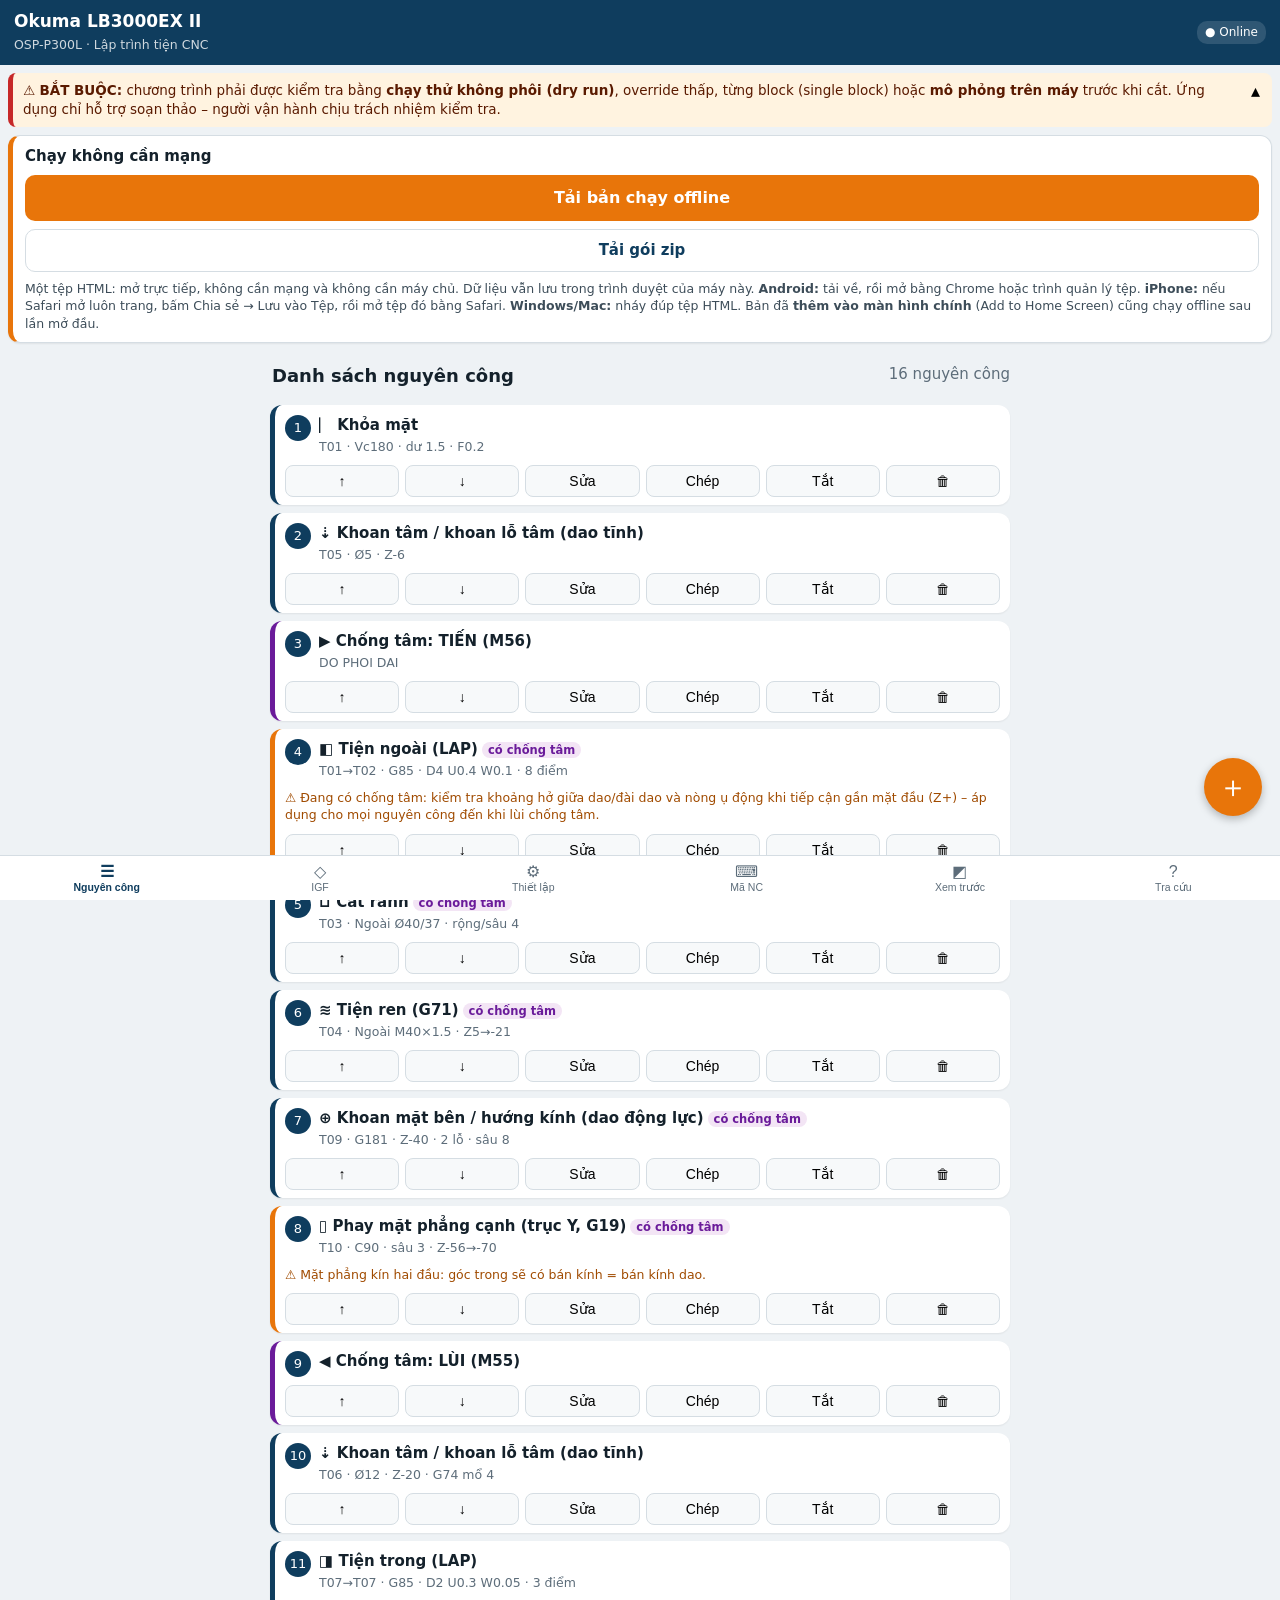
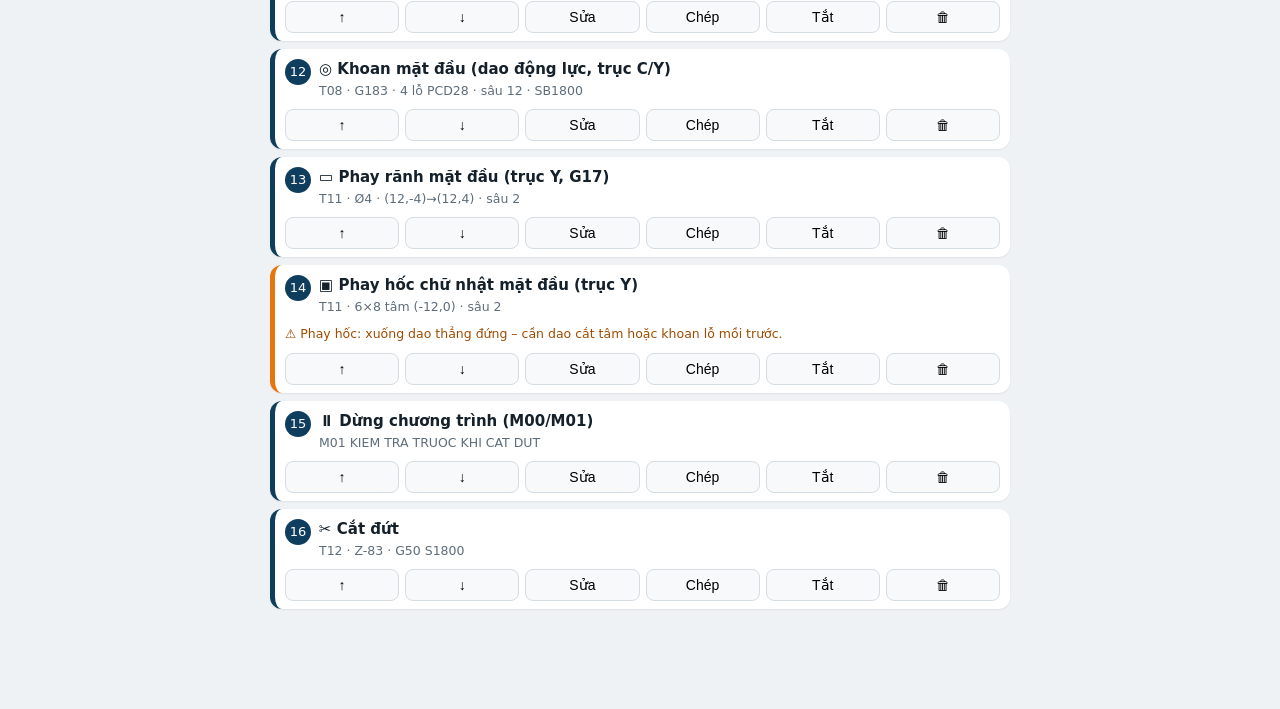
==== index.html @ 9684e2d5 "Add an offline WebGL lathe simulation next to the 2D preview. The 3D view uses the same toolpath as " ====
<!doctype html>
<html lang="vi">
<head>
<meta charset="utf-8">
<meta name="viewport" content="width=device-width,initial-scale=1,viewport-fit=cover">
<meta name="theme-color" content="#0f3d5e">
<meta name="description" content="Lập trình CNC cho máy tiện Okuma LB3000EX II – OSP-P300L (LAP G85/G87, ren G71, rãnh, cắt đứt, khoan/phay dao động lực trục C/Y, chống tâm)">
<link rel="manifest" href="./manifest.webmanifest">
<link rel="icon" href="./icon.svg" type="image/svg+xml">
<link rel="apple-touch-icon" href="./icon-192.png">
<title>Okuma LB3000EX II – Lập trình CNC</title>
<link rel="stylesheet" href="./style.css">
</head>
<body>
<header class="bar">
  <div class="ttl"><b>Okuma LB3000EX II</b><small>OSP-P300L · Lập trình tiện CNC</small></div>
  <span id="netState" class="pill">●</span>
</header>
<div id="warnTop" class="danger">
  ⚠ <b>BẮT BUỘC:</b> chương trình phải được kiểm tra bằng <b>chạy thử không phôi (dry run)</b>, override thấp, từng block (single block) hoặc <b>mô phỏng trên máy</b> trước khi cắt. Ứng dụng chỉ hỗ trợ soạn thảo – người vận hành chịu trách nhiệm kiểm tra.
  <button id="warnHide" aria-label="Thu gọn">▴</button>
</div>
<div id="offlineGet" class="offlineget">
  <b class="offh">Chạy không cần mạng</b>
  <a class="offdl" id="btnOfflineHtml" href="./download/okuma-app-offline.html" download="okuma-app-offline.html">Tải bản chạy offline</a>
  <a class="offzip" id="btnOfflineZip" href="./download/okuma-app-offline.zip" download="okuma-app-offline.zip">Tải gói zip</a>
  <p class="small">Một tệp HTML: mở trực tiếp, không cần mạng và không cần máy chủ. Dữ liệu vẫn lưu trong trình duyệt của máy này.
  <b>Android:</b> tải về, rồi mở bằng Chrome hoặc trình quản lý tệp.
  <b>iPhone:</b> nếu Safari mở luôn trang, bấm Chia sẻ → Lưu vào Tệp, rồi mở tệp đó bằng Safari.
  <b>Windows/Mac:</b> nháy đúp tệp HTML.
  Bản đã <b>thêm vào màn hình chính</b> (Add to Home Screen) cũng chạy offline sau lần mở đầu.</p>
</div>

<main>
  <section id="v-ops" class="view on">
    <div class="rowh"><h2>Danh sách nguyên công</h2><span id="opCount" class="muted"></span></div>
    <div id="opsEmpty" class="empty">Chưa có nguyên công. Bấm <b>＋</b> để thêm, hoặc vào <b>Thiết lập → Nạp ví dụ mẫu</b>.</div>
    <ol id="opsList" class="ops"></ol>
    <div id="sumWarn" class="sumwarn"></div>
    <button id="fab" class="fab" aria-label="Thêm nguyên công">＋</button>
  </section>

  <section id="v-igf" class="view">
    <h2>IGF — lập trình theo hình</h2>
    <div class="danger slim">⚠ Chương trình do IGF tạo ra vẫn phải <b>chạy thử không phôi</b> hoặc <b>mô phỏng trên máy</b> trước khi cắt. Đây là cách làm trên màn hình, không thay cho IGF trên OSP.</div>
    <div id="igfRoot"></div>
  </section>

  <section id="v-set" class="view">
    <h2>Thiết lập chương trình &amp; máy</h2>
    <form id="setForm" class="form" autocomplete="off"></form>
    <h3>Dự án</h3>
    <div class="btns">
      <button id="btnSample" class="b2">Nạp ví dụ mẫu (đủ mọi nguyên công)</button>
      <button id="btnExport" class="b2">Xuất dự án (.json)</button>
      <label class="b2 file">Nhập dự án<input id="fileImport" type="file" accept=".json,application/json"></label>
      <button id="btnClear" class="b2 red">Xóa hết nguyên công</button>
    </div>
    <p class="muted small">Dữ liệu lưu tự động trong trình duyệt của máy này (không có máy chủ). Ứng dụng chạy offline sau lần mở đầu tiên.</p>
  </section>

  <section id="v-code" class="view">
    <div class="rowh"><h2>Chương trình NC</h2><span id="codeStat" class="muted"></span></div>
    <div class="danger slim">⚠ Kiểm tra bằng chạy thử / mô phỏng trước khi cắt. Mã có đánh dấu “Còn nghi ngờ” trong mục Tra cứu.</div>
    <div class="simgate danger slim">Chưa mô phỏng. Hãy chạy IGF → Mô phỏng trước khi xuất.</div>
    <div class="fname"><label>Tên tệp <input id="fname" value="LB3000A"></label><span>.MIN</span></div>
    <div class="btns sticky">
      <button id="btnCopy" class="b1">📋 Sao chép</button>
      <button id="btnDl" class="b1">⬇ Tải .MIN</button>
      <button id="btnShare" class="b1">↗ Chia sẻ</button>
    </div>
    <div id="codeWarn"></div>
    <pre id="code" class="code"></pre>
  </section>

  <section id="v-prev" class="view">
    <div class="rowh"><h2>Xem trước</h2><select id="prevSel"></select></div>
    <div class="simbar" id="prevViewBar">
      <button type="button" class="b2 on" id="prev2d">2D</button>
      <button type="button" class="b2" id="prev3d">3D</button>
    </div>
    <div id="prev2dWrap">
      <div class="cvwrap"><div class="cvt">Mặt cắt dọc (X–Z) · nửa trên chi tiết, nửa dưới đối xứng</div><canvas id="cvSide" width="760" height="420"></canvas></div>
      <div class="cvwrap"><div class="cvt">Nhìn từ mặt đầu (X–Y / C) · lỗ, rãnh, hốc, mặt phẳng</div><canvas id="cvFace" width="760" height="560"></canvas></div>
      <p class="muted small">Hình minh họa hình học từ dữ liệu nhập (không phải mô phỏng đường chạy dao thực của bộ điều khiển). Quy ước hình mặt đầu: C0 hướng sang phải, C dương ngược chiều kim đồng hồ – chiều thực tế phải kiểm tra trên máy.</p>
      <div class="legend"><span class="lg p">Biên dạng tinh</span><span class="lg r">Lát cắt thô</span><span class="lg c">Cắt đứt</span><span class="lg h">Nguyên công đang chọn</span><span class="lg t">Chống tâm</span></div>
    </div>
    <div class="cvwrap" id="prev3dWrap" hidden>
      <div class="cvt">Thành phẩm 3D (ước lượng cả đường dao) · một ngón xoay, hai ngón phóng và kéo</div>
      <canvas id="cvPrev3d" width="760" height="480"></canvas>
      <div class="simbar">
        <button type="button" class="b2" id="prevSection">Mặt cắt</button>
        <button type="button" class="b2" id="prevCam">Đặt lại góc nhìn</button>
      </div>
      <p class="muted small">Khối tròn xoay đã chạy hết dao. Lỗ, rãnh mặt, hốc và mặt phẳng dao động lực là ước lượng. Không thay mô phỏng trên máy.</p>
    </div>
  </section>

  <section id="v-help" class="view">
    <h2>Tra cứu mã OSP-P300L</h2>
    <div id="helpBody"></div>
  </section>
</main>

<nav class="tabs">
  <button data-v="v-ops" class="on"><i>☰</i>Nguyên công</button>
  <button data-v="v-igf"><i>◇</i>IGF</button>
  <button data-v="v-set"><i>⚙</i>Thiết lập</button>
  <button data-v="v-code"><i>⌨</i>Mã NC</button>
  <button data-v="v-prev"><i>◩</i>Xem trước</button>
  <button data-v="v-help"><i>?</i>Tra cứu</button>
</nav>

<div id="sheet" class="sheet" hidden>
  <div class="sheetin">
    <div class="sheeth"><b id="sheetTitle">Thêm nguyên công</b><button id="sheetClose" aria-label="Đóng">✕</button></div>
    <div id="sheetBody"></div>
  </div>
</div>
<div id="toast" class="toast"></div>
<script src="./gen.js"></script>
<script src="./sim3d.js"></script>
<script src="./ui.js"></script>
</body>
</html>
---- style.css ----
:root{--bg:#eef2f5;--card:#fff;--ink:#14212b;--mut:#5d6d7a;--pri:#0f3d5e;--acc:#e8750a;--red:#c62828;--ok:#2e7d32;--line:#d5dde3}
*{box-sizing:border-box}
html,body{margin:0;background:var(--bg);color:var(--ink);font:15px/1.4 system-ui,-apple-system,"Segoe UI",Roboto,sans-serif;-webkit-text-size-adjust:100%}
.bar{position:sticky;top:0;z-index:5;background:var(--pri);color:#fff;display:flex;align-items:center;justify-content:space-between;padding:10px 14px;padding-top:max(10px,env(safe-area-inset-top))}
.ttl b{display:block;font-size:17px}.ttl small{opacity:.8}
.pill{font-size:12px;padding:3px 8px;border-radius:10px;background:#ffffff22}
.danger{background:#fff3e0;border-left:5px solid var(--red);color:#5a1a00;padding:8px 36px 8px 10px;margin:8px;border-radius:8px;position:relative;font-size:13.5px}
.danger.slim{margin:6px 0 10px;padding-right:10px}
.danger.mini{padding-right:10px}
#warnHide{position:absolute;right:6px;top:6px;border:0;background:none;font-size:18px}
.danger.col{max-height:40px;overflow:hidden}
main{padding:0 10px 90px}
.view{display:none}.view.on{display:block}
h2{font-size:18px;margin:12px 2px 8px}h3{margin:18px 2px 8px;font-size:16px}
.rowh{display:flex;align-items:center;justify-content:space-between;gap:8px}
.muted{color:var(--mut)}.small{font-size:12.5px}
.empty{background:var(--card);border:1px dashed var(--line);border-radius:12px;padding:18px;text-align:center;color:var(--mut)}
.ops{list-style:none;margin:0;padding:0}
.op{background:var(--card);border-radius:12px;margin:8px 0;padding:10px 10px 8px;box-shadow:0 1px 2px #0001;border-left:5px solid var(--pri)}
.op.off{opacity:.5}.op.err{border-left-color:var(--red)}.op.wrn{border-left-color:var(--acc)}
.op.tail{border-left-color:#6a1b9a}
.oph{display:flex;gap:8px;align-items:flex-start}
.opn{min-width:26px;height:26px;border-radius:13px;background:var(--pri);color:#fff;display:flex;align-items:center;justify-content:center;font-size:13px}
.opt{flex:1}.opt b{display:block}.opt small{color:var(--mut)}
.opw{font-size:12.5px;margin:6px 0 0;padding:0;list-style:none}
.opw li{padding:2px 0}.opw .err{color:var(--red)}.opw .warn{color:#a04b00}.opw .info{color:var(--mut)}
.opb{display:flex;gap:6px;margin-top:8px;flex-wrap:wrap}
.opb button{flex:1;min-width:44px;border:1px solid var(--line);background:#f7f9fa;border-radius:8px;padding:7px 4px;font-size:14px}
.tstate{font-size:11.5px;padding:1px 6px;border-radius:8px;background:#f3e5f5;color:#6a1b9a;margin-left:4px}
.fab{position:fixed;right:18px;bottom:84px;width:58px;height:58px;border-radius:29px;border:0;background:var(--acc);color:#fff;font-size:30px;box-shadow:0 3px 8px #0004;z-index:6}
.sumwarn{margin:10px 0}
.tabs{position:fixed;bottom:0;left:0;right:0;display:flex;background:#fff;border-top:1px solid var(--line);padding-bottom:env(safe-area-inset-bottom);z-index:7}
.tabs button{flex:1;border:0;background:none;padding:6px 0 7px;font-size:10.5px;color:var(--mut)}
.tabs button i{display:block;font-style:normal;font-size:16px}
.tabs button.on{color:var(--pri);font-weight:600}
.form{background:var(--card);border-radius:12px;padding:10px}
.fld{display:block;margin:0 0 10px}
.fld>span{display:block;font-size:13px;color:var(--mut);margin-bottom:3px}
.fld input,.fld select,.fld textarea{width:100%;font-size:16px;padding:9px 10px;border:1px solid var(--line);border-radius:8px;background:#fff;color:var(--ink)}
.fld textarea{min-height:110px;font-family:ui-monospace,Menlo,Consolas,monospace}
.chk{display:flex;gap:10px;align-items:center;margin:4px 0 12px;font-size:14.5px}
.chk input{width:22px;height:22px}
.grid2{display:grid;grid-template-columns:1fr 1fr;gap:0 10px}
.pts{width:100%;border-collapse:collapse;font-size:14px}
.pts th{font-size:12px;color:var(--mut);font-weight:500;text-align:left}
.pts td{padding:2px}
.pts input,.pts select{width:100%;font-size:15px;padding:7px 5px;border:1px solid var(--line);border-radius:6px}
.pts button{border:0;background:#fde;border-radius:6px;padding:7px 9px}
.btns{display:flex;gap:8px;flex-wrap:wrap;margin:8px 0}
.btns.sticky{position:sticky;top:58px;z-index:3;background:var(--bg);padding:4px 0}
.b1,.b2{flex:1;min-width:30%;border:0;border-radius:10px;padding:12px 8px;font-size:15px;font-weight:600;text-align:center}
.b1{background:var(--pri);color:#fff}.b2{background:#fff;color:var(--pri);border:1px solid var(--line)}
.b2.red{color:var(--red)}
.file input{display:none}
.fname{display:flex;align-items:center;gap:6px;margin:6px 0}
.fname label{flex:1;display:flex;gap:6px;align-items:center;font-size:14px}
.fname input{flex:1;font-size:16px;padding:8px;border:1px solid var(--line);border-radius:8px}
.code{background:#0d1b24;color:#d7e7f1;border-radius:10px;padding:10px;font:12.5px/1.45 ui-monospace,Menlo,Consolas,monospace;white-space:pre;overflow:auto;max-height:none;counter-reset:ln}
.code .ln{display:block}
.code .ln:before{counter-increment:ln;content:counter(ln);display:inline-block;width:3.2em;color:#5b7385;text-align:right;margin-right:10px}
.code .cmt{color:#8fbf8f}.code .hl{background:#e8750a33}.code .nat{color:#ffcc66}.code .tl{color:#7fd3ff;font-weight:700}
.wlist{list-style:none;padding:0;margin:0 0 10px;font-size:13px}
.wlist li{background:#fff;border-radius:8px;padding:6px 8px;margin:4px 0;border-left:4px solid var(--acc)}
.wlist li.err{border-left-color:var(--red)}.wlist li.info{border-left-color:#90a4ae}
.cvwrap{background:#fff;border-radius:12px;padding:6px;margin:8px 0}
.cvt{font-size:12.5px;color:var(--mut);margin:2px 4px 4px}
canvas{width:100%;height:auto;display:block;touch-action:manipulation}
#prevSel{max-width:55%;font-size:14px;padding:6px;border-radius:8px;border:1px solid var(--line)}
.legend{display:flex;flex-wrap:wrap;gap:6px;font-size:12px}
.lg{padding:2px 8px;border-radius:8px;background:#fff}
.lg:before{content:"";display:inline-block;width:12px;height:3px;margin-right:5px;vertical-align:middle}
.lg.p:before{background:#1565c0}.lg.r:before{background:#9aa9b5}.lg.c:before{background:#c62828}.lg.h:before{background:#e8750a}.lg.t:before{background:#6a1b9a}.lg.f:before{background:#2e7d32}
.sheet{position:fixed;inset:0;background:#0007;z-index:20;display:flex;align-items:flex-end}
.sheet[hidden]{display:none}
.sheetin{background:var(--bg);width:100%;max-height:92vh;overflow:auto;border-radius:16px 16px 0 0;padding:0 12px 24px}
.sheeth{position:sticky;top:0;background:var(--bg);display:flex;justify-content:space-between;align-items:center;padding:12px 2px;z-index:2;border-bottom:1px solid var(--line)}
.sheeth b{font-size:17px}.sheeth button{border:0;background:#fff;border-radius:16px;width:34px;height:34px;font-size:16px}
.grp{font-size:13px;color:var(--mut);margin:14px 2px 6px;text-transform:uppercase;letter-spacing:.04em}
.typegrid{display:grid;grid-template-columns:1fr 1fr;gap:8px}
.typebtn{background:#fff;border:1px solid var(--line);border-radius:12px;padding:12px 8px;text-align:left;font-size:14px;min-height:62px}
.typebtn i{font-style:normal;font-size:20px;display:block;color:var(--pri)}
.hint{font-size:12.5px;color:var(--mut);background:#fff;border-radius:8px;padding:8px;margin:6px 0 10px}
.toast{position:fixed;left:50%;bottom:90px;transform:translateX(-50%);background:#222;color:#fff;padding:9px 16px;border-radius:20px;font-size:14px;opacity:0;transition:.25s;pointer-events:none;z-index:30}
.toast.on{opacity:.95}
.htab{width:100%;border-collapse:collapse;background:#fff;border-radius:10px;overflow:hidden;font-size:13px;margin-bottom:12px}
.htab td,.htab th{border-bottom:1px solid var(--line);padding:6px;vertical-align:top;text-align:left}
.htab code{font-weight:700;color:var(--pri);white-space:nowrap}
.bd{font-size:11px;padding:1px 6px;border-radius:8px;white-space:nowrap}
.bd.v{background:#e8f5e9;color:var(--ok)}.bd.f{background:#fff8e1;color:#8d6e00}.bd.u{background:#ffebee;color:var(--red)}
@media (min-width:760px){main{max-width:760px;margin:0 auto}.typegrid{grid-template-columns:1fr 1fr 1fr}}
.wdet{background:#fff;border-radius:10px;padding:8px 10px;margin:8px 0;font-size:14px}.wdet summary{font-weight:600;color:#a04b00}
.igfsteps{display:flex;gap:4px;margin:4px 0 8px}
.igfsteps button{flex:1;border:1px solid var(--line);background:#fff;border-radius:8px;padding:8px 1px;font-size:10.5px;color:var(--mut)}
.igfsteps button.on{background:var(--pri);color:#fff;border-color:var(--pri);font-weight:600}
.op.sim{outline:2px solid var(--acc)}
.simbar{display:flex;gap:6px;flex-wrap:wrap;margin:6px 0}
.simbar button{flex:1;min-width:64px}
.b2.on{background:var(--pri);color:#fff;border-color:var(--pri)}
#cvSim3d,#cvPrev3d{width:100%;height:280px;background:#e7eef3;border-radius:8px;touch-action:none;cursor:grab}
.chips{display:flex;gap:6px;overflow:auto;padding:2px 0 8px}
.chips button{flex:0 0 auto;border:1px solid var(--line);background:#fff;border-radius:14px;padding:6px 10px;font-size:12px;color:var(--ink)}
.chips button.on{background:var(--acc);color:#fff;border-color:var(--acc);font-weight:600}
.chips button.off{opacity:.45}
.gateok{background:#e8f5e9;border-left-color:var(--ok);color:#1b5e20}
#igfCode{max-height:420px}
.el{background:#fff;border:1px solid var(--line);border-radius:10px;padding:8px;margin:8px 0}
.elh{display:flex;justify-content:space-between;align-items:center;margin-bottom:6px}
.elh button{border:0;background:#fde;border-radius:8px;padding:6px 10px}
.igfadd{margin-top:8px}
.igfadd .typebtn{min-height:48px;font-size:13px}
.offlineget{background:#fff;border:1px solid var(--line);border-left:5px solid var(--acc);border-radius:12px;margin:8px;padding:10px 12px;box-shadow:0 1px 2px #0001}
.offlineget .offh{display:block;margin:0 0 8px;font-size:15px}
.offlineget .offdl{display:block;background:var(--acc);color:#fff;text-decoration:none;text-align:center;font-weight:700;font-size:16px;padding:12px 10px;border-radius:10px}
.offlineget .offzip{display:block;margin-top:8px;background:#fff;color:var(--pri);border:1px solid var(--line);text-decoration:none;text-align:center;font-weight:700;font-size:15px;padding:10px 8px;border-radius:10px}
.offlineget p{margin:8px 0 0;color:#3d4d59}
.offlineget .offnow{background:#e8f5e9;color:#1b5e20;border-radius:8px;padding:6px 8px;margin:0 0 8px;font-size:13px}
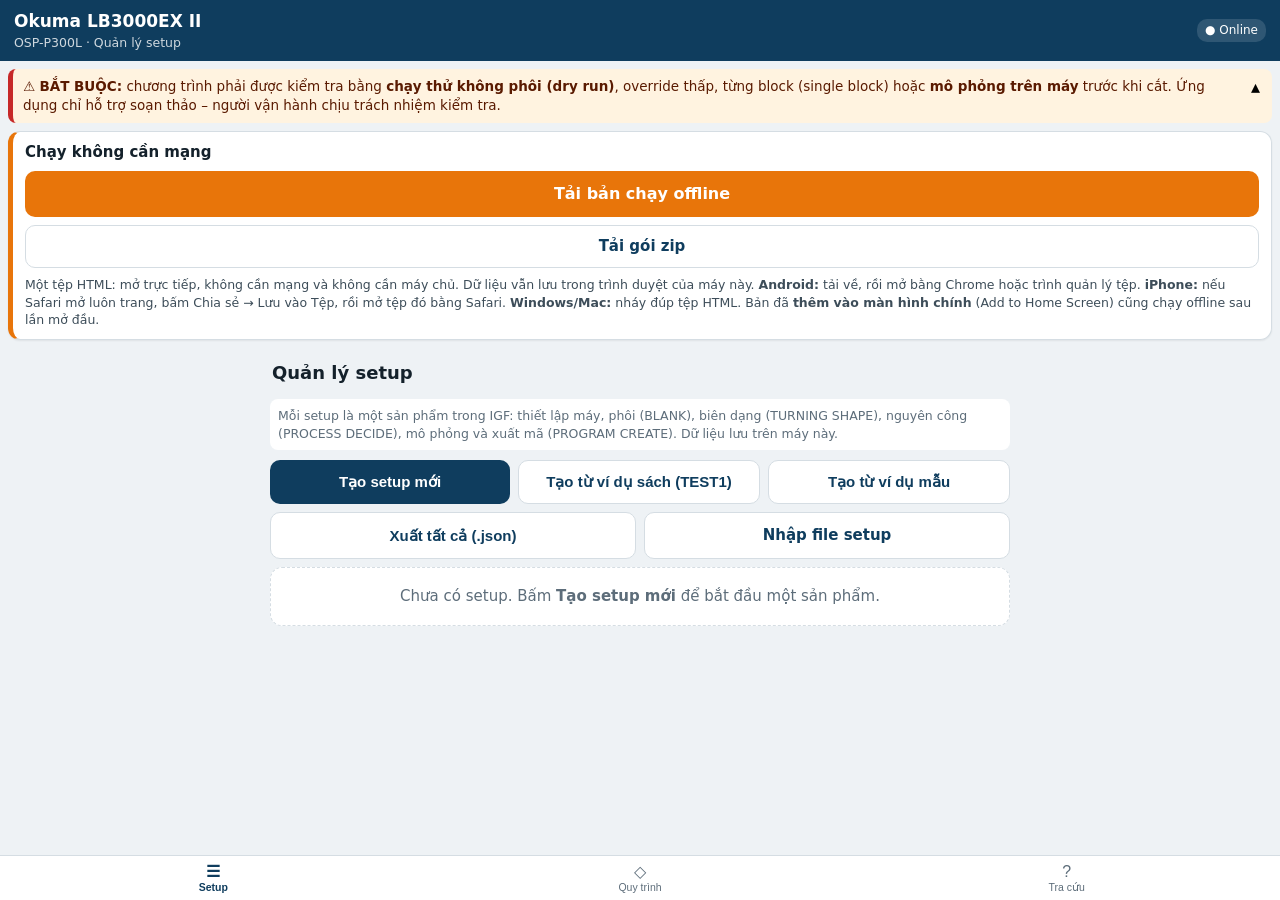
==== commit ea606ec1: "Group programming into the IGF setup workflow. Saved setups open into one stepper: machine setup, bl" ====
--- a/index.html
+++ b/index.html
@@ -4,7 +4,7 @@
 <meta charset="utf-8">
 <meta name="viewport" content="width=device-width,initial-scale=1,viewport-fit=cover">
 <meta name="theme-color" content="#0f3d5e">
-<meta name="description" content="Lập trình CNC cho máy tiện Okuma LB3000EX II – OSP-P300L (LAP G85/G87, ren G71, rãnh, cắt đứt, khoan/phay dao động lực trục C/Y, chống tâm)">
+<meta name="description" content="Lập trình CNC cho máy tiện Okuma LB3000EX II – OSP-P300L, quy trình IGF: thiết lập, phôi, biên dạng, nguyên công, mô phỏng, xuất mã">
 <link rel="manifest" href="./manifest.webmanifest">
 <link rel="icon" href="./icon.svg" type="image/svg+xml">
 <link rel="apple-touch-icon" href="./icon-192.png">
@@ -13,7 +13,7 @@
 </head>
 <body>
 <header class="bar">
-  <div class="ttl"><b>Okuma LB3000EX II</b><small>OSP-P300L · Lập trình tiện CNC</small></div>
+  <div class="ttl"><b id="headTitle">Okuma LB3000EX II</b><small id="headSub">OSP-P300L · Quản lý setup</small></div>
   <span id="netState" class="pill">●</span>
 </header>
 <div id="warnTop" class="danger">
@@ -32,67 +32,32 @@
 </div>
 
 <main>
-  <section id="v-ops" class="view on">
-    <div class="rowh"><h2>Danh sách nguyên công</h2><span id="opCount" class="muted"></span></div>
-    <div id="opsEmpty" class="empty">Chưa có nguyên công. Bấm <b>＋</b> để thêm, hoặc vào <b>Thiết lập → Nạp ví dụ mẫu</b>.</div>
-    <ol id="opsList" class="ops"></ol>
-    <div id="sumWarn" class="sumwarn"></div>
-    <button id="fab" class="fab" aria-label="Thêm nguyên công">＋</button>
+  <section id="v-setup" class="view on">
+    <div class="rowh"><h2>Quản lý setup</h2><span id="setupCount" class="muted"></span></div>
+    <p class="hint">Mỗi setup là một sản phẩm trong IGF: thiết lập máy, phôi (BLANK), biên dạng (TURNING SHAPE), nguyên công (PROCESS DECIDE), mô phỏng và xuất mã (PROGRAM CREATE). Dữ liệu lưu trên máy này.</p>
+    <div class="btns">
+      <button type="button" id="setupNew" class="b1">Tạo setup mới</button>
+      <button type="button" id="setupTest1" class="b2">Tạo từ ví dụ sách (TEST1)</button>
+      <button type="button" id="setupSample" class="b2">Tạo từ ví dụ mẫu</button>
+    </div>
+    <div class="btns">
+      <button type="button" id="setupExportAll" class="b2">Xuất tất cả (.json)</button>
+      <label class="b2 file">Nhập file setup<input id="setupImport" type="file" accept=".json,application/json"></label>
+    </div>
+    <div id="setupEmpty" class="empty">Chưa có setup. Bấm <b>Tạo setup mới</b> để bắt đầu một sản phẩm.</div>
+    <ul id="setupList" class="ops"></ul>
   </section>
 
-  <section id="v-igf" class="view">
-    <h2>IGF — lập trình theo hình</h2>
-    <div class="danger slim">⚠ Chương trình do IGF tạo ra vẫn phải <b>chạy thử không phôi</b> hoặc <b>mô phỏng trên máy</b> trước khi cắt. Đây là cách làm trên màn hình, không thay cho IGF trên OSP.</div>
-    <div id="igfRoot"></div>
-  </section>
-
-  <section id="v-set" class="view">
-    <h2>Thiết lập chương trình &amp; máy</h2>
-    <form id="setForm" class="form" autocomplete="off"></form>
-    <h3>Dự án</h3>
-    <div class="btns">
-      <button id="btnSample" class="b2">Nạp ví dụ mẫu (đủ mọi nguyên công)</button>
-      <button id="btnExport" class="b2">Xuất dự án (.json)</button>
-      <label class="b2 file">Nhập dự án<input id="fileImport" type="file" accept=".json,application/json"></label>
-      <button id="btnClear" class="b2 red">Xóa hết nguyên công</button>
-    </div>
-    <p class="muted small">Dữ liệu lưu tự động trong trình duyệt của máy này (không có máy chủ). Ứng dụng chạy offline sau lần mở đầu tiên.</p>
-  </section>
-
-  <section id="v-code" class="view">
-    <div class="rowh"><h2>Chương trình NC</h2><span id="codeStat" class="muted"></span></div>
-    <div class="danger slim">⚠ Kiểm tra bằng chạy thử / mô phỏng trước khi cắt. Mã có đánh dấu “Còn nghi ngờ” trong mục Tra cứu.</div>
-    <div class="simgate danger slim">Chưa mô phỏng. Hãy chạy IGF → Mô phỏng trước khi xuất.</div>
-    <div class="fname"><label>Tên tệp <input id="fname" value="LB3000A"></label><span>.MIN</span></div>
-    <div class="btns sticky">
-      <button id="btnCopy" class="b1">📋 Sao chép</button>
-      <button id="btnDl" class="b1">⬇ Tải .MIN</button>
-      <button id="btnShare" class="b1">↗ Chia sẻ</button>
-    </div>
-    <div id="codeWarn"></div>
-    <pre id="code" class="code"></pre>
-  </section>
-
-  <section id="v-prev" class="view">
-    <div class="rowh"><h2>Xem trước</h2><select id="prevSel"></select></div>
-    <div class="simbar" id="prevViewBar">
-      <button type="button" class="b2 on" id="prev2d">2D</button>
-      <button type="button" class="b2" id="prev3d">3D</button>
-    </div>
-    <div id="prev2dWrap">
-      <div class="cvwrap"><div class="cvt">Mặt cắt dọc (X–Z) · nửa trên chi tiết, nửa dưới đối xứng</div><canvas id="cvSide" width="760" height="420"></canvas></div>
-      <div class="cvwrap"><div class="cvt">Nhìn từ mặt đầu (X–Y / C) · lỗ, rãnh, hốc, mặt phẳng</div><canvas id="cvFace" width="760" height="560"></canvas></div>
-      <p class="muted small">Hình minh họa hình học từ dữ liệu nhập (không phải mô phỏng đường chạy dao thực của bộ điều khiển). Quy ước hình mặt đầu: C0 hướng sang phải, C dương ngược chiều kim đồng hồ – chiều thực tế phải kiểm tra trên máy.</p>
-      <div class="legend"><span class="lg p">Biên dạng tinh</span><span class="lg r">Lát cắt thô</span><span class="lg c">Cắt đứt</span><span class="lg h">Nguyên công đang chọn</span><span class="lg t">Chống tâm</span></div>
-    </div>
-    <div class="cvwrap" id="prev3dWrap" hidden>
-      <div class="cvt">Thành phẩm 3D (ước lượng cả đường dao) · một ngón xoay, hai ngón phóng và kéo</div>
-      <canvas id="cvPrev3d" width="760" height="480"></canvas>
-      <div class="simbar">
-        <button type="button" class="b2" id="prevSection">Mặt cắt</button>
-        <button type="button" class="b2" id="prevCam">Đặt lại góc nhìn</button>
+  <section id="v-flow" class="view">
+    <div class="rowh"><h2 id="flowName">Quy trình IGF</h2><button type="button" id="flowToSetup" class="b2">Danh sách</button></div>
+    <div id="flowEmpty" class="empty">Chưa mở setup. Vào <b>Setup</b> để tạo mới, mở hoặc sao chép một sản phẩm.</div>
+    <div id="flowWork" hidden>
+      <div class="igfsteps" id="flowSteps"></div>
+      <div class="btns flownav">
+        <button type="button" id="flowBack" class="b2">← Trước</button>
+        <button type="button" id="flowNext" class="b1">Tiếp →</button>
       </div>
-      <p class="muted small">Khối tròn xoay đã chạy hết dao. Lỗ, rãnh mặt, hốc và mặt phẳng dao động lực là ước lượng. Không thay mô phỏng trên máy.</p>
+      <div id="igfRoot"></div>
     </div>
   </section>
 
@@ -103,13 +68,12 @@
 </main>
 
 <nav class="tabs">
-  <button data-v="v-ops" class="on"><i>☰</i>Nguyên công</button>
-  <button data-v="v-igf"><i>◇</i>IGF</button>
-  <button data-v="v-set"><i>⚙</i>Thiết lập</button>
-  <button data-v="v-code"><i>⌨</i>Mã NC</button>
-  <button data-v="v-prev"><i>◩</i>Xem trước</button>
-  <button data-v="v-help"><i>?</i>Tra cứu</button>
+  <button type="button" data-v="v-setup" class="on"><i>☰</i>Setup</button>
+  <button type="button" data-v="v-flow"><i>◇</i>Quy trình</button>
+  <button type="button" data-v="v-help"><i>?</i>Tra cứu</button>
 </nav>
+
+<button id="fab" class="fab" aria-label="Thêm nguyên công" hidden>＋</button>
 
 <div id="sheet" class="sheet" hidden>
   <div class="sheetin">
--- a/style.css
+++ b/style.css
@@ -1,8 +1,9 @@
 :root{--bg:#eef2f5;--card:#fff;--ink:#14212b;--mut:#5d6d7a;--pri:#0f3d5e;--acc:#e8750a;--red:#c62828;--ok:#2e7d32;--line:#d5dde3}
 *{box-sizing:border-box}
 html,body{margin:0;background:var(--bg);color:var(--ink);font:15px/1.4 system-ui,-apple-system,"Segoe UI",Roboto,sans-serif;-webkit-text-size-adjust:100%}
+html{scroll-padding-top:64px;scroll-padding-bottom:72px}
 .bar{position:sticky;top:0;z-index:5;background:var(--pri);color:#fff;display:flex;align-items:center;justify-content:space-between;padding:10px 14px;padding-top:max(10px,env(safe-area-inset-top))}
-.ttl b{display:block;font-size:17px}.ttl small{opacity:.8}
+.ttl b{display:block;font-size:17px;max-width:68vw;overflow:hidden;text-overflow:ellipsis;white-space:nowrap}.ttl small{opacity:.8;display:block;max-width:68vw;overflow:hidden;text-overflow:ellipsis;white-space:nowrap}
 .pill{font-size:12px;padding:3px 8px;border-radius:10px;background:#ffffff22}
 .danger{background:#fff3e0;border-left:5px solid var(--red);color:#5a1a00;padding:8px 36px 8px 10px;margin:8px;border-radius:8px;position:relative;font-size:13.5px}
 .danger.slim{margin:6px 0 10px;padding-right:10px}
@@ -89,14 +90,43 @@
 .bd.v{background:#e8f5e9;color:var(--ok)}.bd.f{background:#fff8e1;color:#8d6e00}.bd.u{background:#ffebee;color:var(--red)}
 @media (min-width:760px){main{max-width:760px;margin:0 auto}.typegrid{grid-template-columns:1fr 1fr 1fr}}
 .wdet{background:#fff;border-radius:10px;padding:8px 10px;margin:8px 0;font-size:14px}.wdet summary{font-weight:600;color:#a04b00}
-.igfsteps{display:flex;gap:4px;margin:4px 0 8px}
-.igfsteps button{flex:1;border:1px solid var(--line);background:#fff;border-radius:8px;padding:8px 1px;font-size:10.5px;color:var(--mut)}
+.igfsteps{display:flex;gap:3px;margin:4px 0 8px;overflow-x:auto}
+.igfsteps button{flex:1 0 52px;border:1px solid var(--line);background:#fff;border-radius:8px;padding:6px 2px;font-size:9.5px;line-height:1.15;color:var(--mut)}
 .igfsteps button.on{background:var(--pri);color:#fff;border-color:var(--pri);font-weight:600}
+.igfsteps button.ok{box-shadow:inset 0 -3px 0 var(--ok)}
+.igfsteps button.on.ok{box-shadow:inset 0 -3px 0 #9be7a0}
+.flownav{margin-top:0}
+.flownav .b1,.flownav .b2{padding:10px 8px}
+.setupcard{display:flex;gap:8px;align-items:flex-start}
+.setupcard canvas.thumb{width:96px;height:56px;border-radius:8px;flex:0 0 auto;background:#e7eef4}
+.setupmeta{flex:1;min-width:0}
+.setupmeta b{display:block}
+.setupacts{display:flex;flex-wrap:wrap;gap:4px;margin-top:6px}
+.setupacts button{border:1px solid var(--line);background:#f7f9fa;border-radius:8px;padding:6px 8px;font-size:12px}
+.setupcard.on{box-shadow:inset 0 0 0 2px var(--pri)}
+button:disabled{opacity:.4}
 .op.sim{outline:2px solid var(--acc)}
 .simbar{display:flex;gap:6px;flex-wrap:wrap;margin:6px 0}
 .simbar button{flex:1;min-width:64px}
+#simViewBar,#prevViewBar{scroll-margin-top:64px}
 .b2.on{background:var(--pri);color:#fff;border-color:var(--pri)}
-#cvSim3d,#cvPrev3d{width:100%;height:280px;background:#e7eef3;border-radius:8px;touch-action:none;cursor:grab}
+#cvSim,#cvSim3d,#cvSide,#cvPrev3d{width:100%;display:block}
+#cvSim3d,#cvPrev3d{height:220px;background:#e7eef4;border-radius:8px;touch-action:none;overscroll-behavior:contain;cursor:grab}
+.simstage{display:flex;flex-direction:column}
+.simviews{min-height:0}
+.simviews .cvwrap{margin:4px 0;padding:4px}
+.simdock{flex:0 0 auto;position:static;background:#fff;border:1px solid var(--line);border-radius:12px;padding:4px 6px 2px;margin:4px 0 6px;box-shadow:0 1px 4px #00000018;scroll-margin-bottom:72px}
+.simdock .simbar{margin:2px 0}
+.simdock .simbar button{padding:7px 2px;font-size:13.5px;min-width:0}
+.simdockrow{display:flex;align-items:center;gap:8px;margin:1px 0;font-size:12.5px}
+.simdockrow input[type=range]{flex:1;min-width:0}
+.simdock .chips{padding:1px 0 2px}
+.simdock .small{margin:1px 0 2px}
+.c3panel{background:#fff;border:1px solid var(--line);border-radius:10px;padding:8px 10px;margin:6px 0}
+.c3panel summary{font-weight:600;cursor:pointer}
+.c3panel .crow{display:flex;align-items:center;justify-content:space-between;gap:8px;margin:6px 0;font-size:14px}
+.c3panel input[type=color]{width:52px;height:34px;border:1px solid var(--line);border-radius:8px;padding:2px;background:#fff}
+.c3presets button{min-width:0;padding:8px 4px;font-size:13px}
 .chips{display:flex;gap:6px;overflow:auto;padding:2px 0 8px}
 .chips button{flex:0 0 auto;border:1px solid var(--line);background:#fff;border-radius:14px;padding:6px 10px;font-size:12px;color:var(--ink)}
 .chips button.on{background:var(--acc);color:#fff;border-color:var(--acc);font-weight:600}
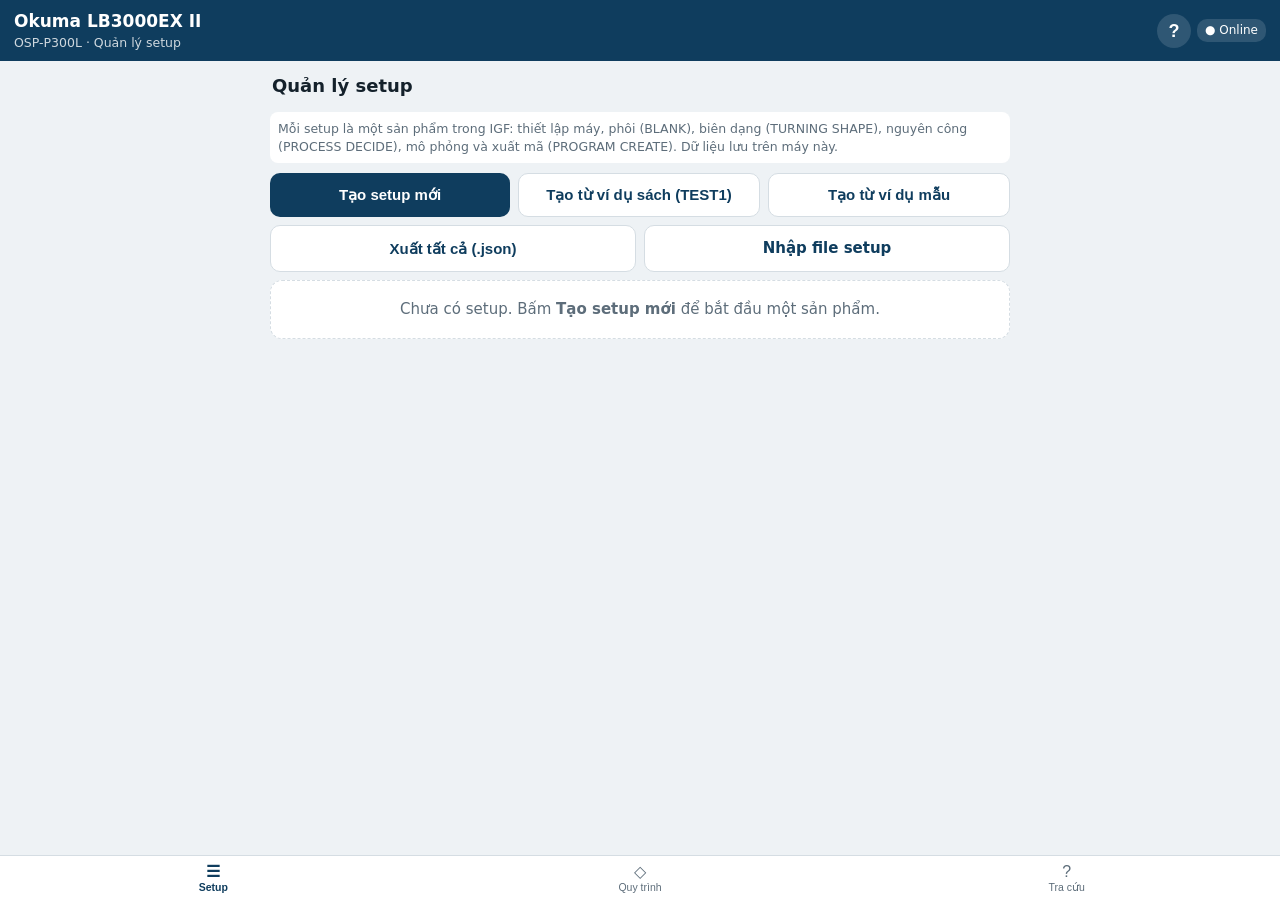
==== commit cd537358: "Move the safety banner and offline card into Hỗ trợ. The setup list starts under the header. A help " ====
--- a/index.html
+++ b/index.html
@@ -14,22 +14,11 @@
 <body>
 <header class="bar">
   <div class="ttl"><b id="headTitle">Okuma LB3000EX II</b><small id="headSub">OSP-P300L · Quản lý setup</small></div>
-  <span id="netState" class="pill">●</span>
+  <div class="baracts">
+    <button type="button" id="btnSupport" class="helpbtn" aria-label="Hỗ trợ">?</button>
+    <span id="netState" class="pill">●</span>
+  </div>
 </header>
-<div id="warnTop" class="danger">
-  ⚠ <b>BẮT BUỘC:</b> chương trình phải được kiểm tra bằng <b>chạy thử không phôi (dry run)</b>, override thấp, từng block (single block) hoặc <b>mô phỏng trên máy</b> trước khi cắt. Ứng dụng chỉ hỗ trợ soạn thảo – người vận hành chịu trách nhiệm kiểm tra.
-  <button id="warnHide" aria-label="Thu gọn">▴</button>
-</div>
-<div id="offlineGet" class="offlineget">
-  <b class="offh">Chạy không cần mạng</b>
-  <a class="offdl" id="btnOfflineHtml" href="./download/okuma-app-offline.html" download="okuma-app-offline.html">Tải bản chạy offline</a>
-  <a class="offzip" id="btnOfflineZip" href="./download/okuma-app-offline.zip" download="okuma-app-offline.zip">Tải gói zip</a>
-  <p class="small">Một tệp HTML: mở trực tiếp, không cần mạng và không cần máy chủ. Dữ liệu vẫn lưu trong trình duyệt của máy này.
-  <b>Android:</b> tải về, rồi mở bằng Chrome hoặc trình quản lý tệp.
-  <b>iPhone:</b> nếu Safari mở luôn trang, bấm Chia sẻ → Lưu vào Tệp, rồi mở tệp đó bằng Safari.
-  <b>Windows/Mac:</b> nháy đúp tệp HTML.
-  Bản đã <b>thêm vào màn hình chính</b> (Add to Home Screen) cũng chạy offline sau lần mở đầu.</p>
-</div>
 
 <main>
   <section id="v-setup" class="view on">
@@ -81,6 +70,36 @@
     <div id="sheetBody"></div>
   </div>
 </div>
+<div id="support" class="sheet" hidden>
+  <div class="sheetin" id="supportIn">
+    <div class="sheeth"><b>Hỗ trợ</b><button type="button" id="supportClose" aria-label="Đóng">✕</button></div>
+    <div id="warnTop" class="danger">
+      ⚠ <b>BẮT BUỘC:</b> chương trình phải được kiểm tra bằng <b>chạy thử không phôi (dry run)</b>, override thấp, từng block (single block) hoặc <b>mô phỏng trên máy</b> trước khi cắt. Ứng dụng chỉ hỗ trợ soạn thảo – người vận hành chịu trách nhiệm kiểm tra.
+    </div>
+    <div id="offlineGet" class="offlineget">
+      <b class="offh">Chạy không cần mạng</b>
+      <div id="offlineBtns">
+        <a class="offdl" id="btnOfflineHtml" href="./download/okuma-app-offline.html" download="okuma-app-offline.html">Tải bản chạy offline</a>
+        <a class="offzip" id="btnOfflineZip" href="./download/okuma-app-offline.zip" download="okuma-app-offline.zip">Tải gói zip</a>
+        <p class="small">Một tệp HTML: mở trực tiếp, không cần mạng và không cần máy chủ. Dữ liệu vẫn lưu trong trình duyệt của máy này.
+        <b>Android:</b> tải về, rồi mở bằng Chrome hoặc trình quản lý tệp.
+        <b>iPhone:</b> nếu Safari mở luôn trang, bấm Chia sẻ → Lưu vào Tệp, rồi mở tệp đó bằng Safari.
+        <b>Windows/Mac:</b> nháy đúp tệp HTML.
+        Bản đã <b>thêm vào màn hình chính</b> (Add to Home Screen) cũng chạy offline sau lần mở đầu.</p>
+      </div>
+    </div>
+    <h3>Quy trình IGF (6 bước)</h3>
+    <ol class="guide">
+      <li><b>Thiết lập</b> (BLANK/SETUP) — máy, dao, mâm, ụ động.</li>
+      <li><b>Phôi</b> (BLANK) — vật liệu, Ø, chiều dài, mốc Z.</li>
+      <li><b>Biên dạng</b> (TURNING SHAPE) — nét tinh của chi tiết.</li>
+      <li><b>Nguyên công</b> (PROCESS DECIDE) — danh sách gia công, kể cả nguyên công thêm tay.</li>
+      <li><b>Mô phỏng</b> — xem đường dao 2D/3D, rồi chạy hết trước khi xuất.</li>
+      <li><b>Xuất code</b> (PROGRAM CREATE) — tải tệp .MIN. Trên máy vẫn phải chạy thử không phôi.</li>
+    </ol>
+    <p class="small">Từ màn Quản lý setup: tạo setup mới, mở bản đã lưu, hoặc sao chép. Dữ liệu lưu trên máy này.</p>
+  </div>
+</div>
 <div id="toast" class="toast"></div>
 <script src="./gen.js"></script>
 <script src="./sim3d.js"></script>
--- a/style.css
+++ b/style.css
@@ -2,14 +2,20 @@
 *{box-sizing:border-box}
 html,body{margin:0;background:var(--bg);color:var(--ink);font:15px/1.4 system-ui,-apple-system,"Segoe UI",Roboto,sans-serif;-webkit-text-size-adjust:100%}
 html{scroll-padding-top:64px;scroll-padding-bottom:72px}
-.bar{position:sticky;top:0;z-index:5;background:var(--pri);color:#fff;display:flex;align-items:center;justify-content:space-between;padding:10px 14px;padding-top:max(10px,env(safe-area-inset-top))}
-.ttl b{display:block;font-size:17px;max-width:68vw;overflow:hidden;text-overflow:ellipsis;white-space:nowrap}.ttl small{opacity:.8;display:block;max-width:68vw;overflow:hidden;text-overflow:ellipsis;white-space:nowrap}
+.bar{position:sticky;top:0;z-index:5;background:var(--pri);color:#fff;display:flex;align-items:center;justify-content:space-between;gap:8px;padding:10px 14px;padding-top:max(10px,env(safe-area-inset-top))}
+.ttl{min-width:0;flex:1}
+.ttl b{display:block;font-size:17px;max-width:100%;overflow:hidden;text-overflow:ellipsis;white-space:nowrap}.ttl small{opacity:.8;display:block;max-width:100%;overflow:hidden;text-overflow:ellipsis;white-space:nowrap}
+.baracts{display:flex;align-items:center;gap:6px;flex:0 0 auto}
+.helpbtn{width:34px;height:34px;border:0;border-radius:17px;background:#ffffff22;color:#fff;font-size:18px;font-weight:700;line-height:34px;padding:0}
 .pill{font-size:12px;padding:3px 8px;border-radius:10px;background:#ffffff22}
 .danger{background:#fff3e0;border-left:5px solid var(--red);color:#5a1a00;padding:8px 36px 8px 10px;margin:8px;border-radius:8px;position:relative;font-size:13.5px}
 .danger.slim{margin:6px 0 10px;padding-right:10px}
 .danger.mini{padding-right:10px}
-#warnHide{position:absolute;right:6px;top:6px;border:0;background:none;font-size:18px}
-.danger.col{max-height:40px;overflow:hidden}
+.saferemind{margin:6px 0 8px;padding:6px 8px;border-radius:8px;background:#fff3e0;border-left:4px solid var(--red);color:#5a1a00;font-size:12.5px}
+#support .danger{margin:0 0 10px;padding-right:10px}
+#support .offlineget{margin:0 0 12px}
+.guide{margin:0 0 8px;padding-left:18px}
+.guide li{margin:5px 0}
 main{padding:0 10px 90px}
 .view{display:none}.view.on{display:block}
 h2{font-size:18px;margin:12px 2px 8px}h3{margin:18px 2px 8px;font-size:16px}
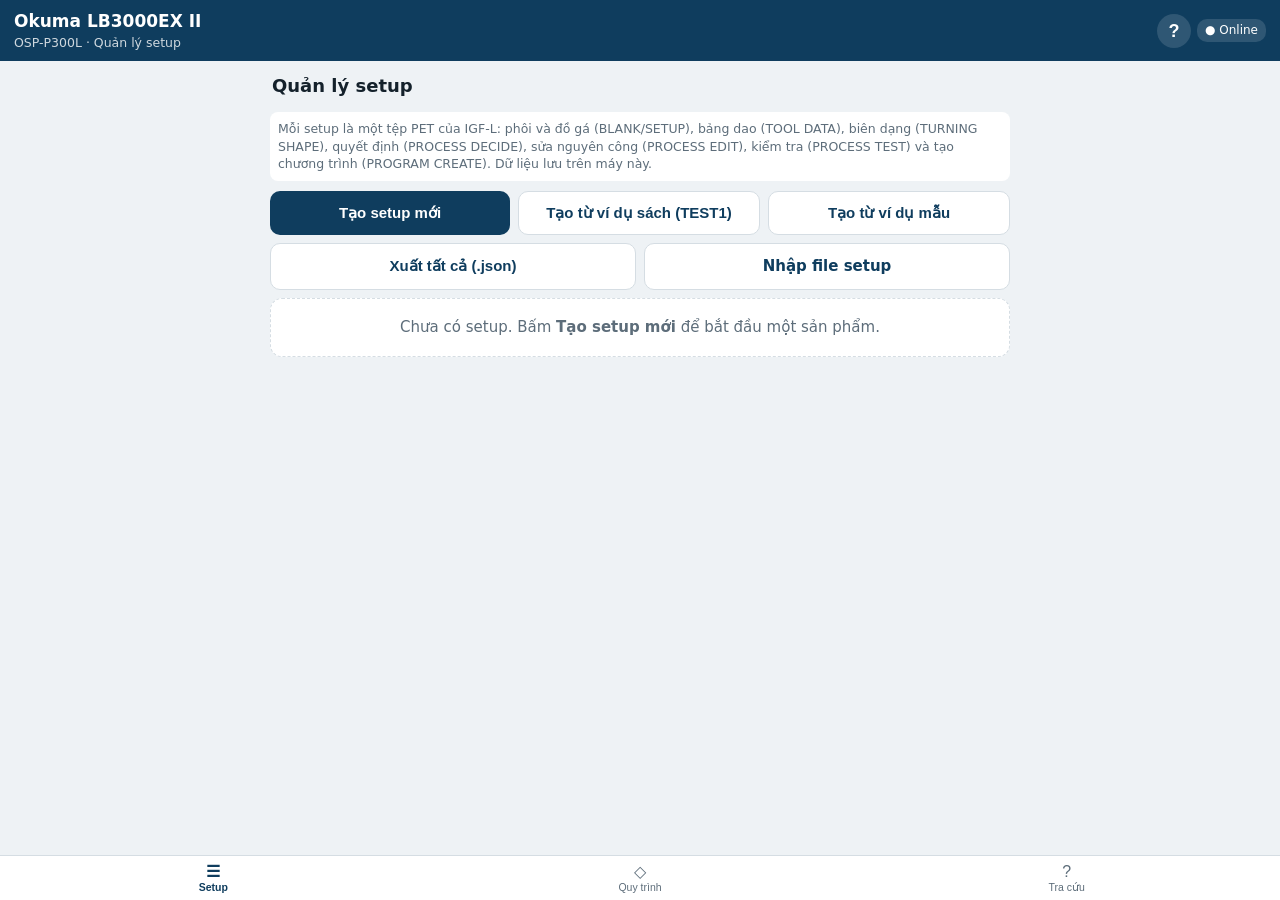
==== commit 3e83dfe2: "Match the setup stepper to the IGF-L manuals. BLANK/SETUP, tool data, turning shape, process decide," ====
--- a/index.html
+++ b/index.html
@@ -23,7 +23,7 @@
 <main>
   <section id="v-setup" class="view on">
     <div class="rowh"><h2>Quản lý setup</h2><span id="setupCount" class="muted"></span></div>
-    <p class="hint">Mỗi setup là một sản phẩm trong IGF: thiết lập máy, phôi (BLANK), biên dạng (TURNING SHAPE), nguyên công (PROCESS DECIDE), mô phỏng và xuất mã (PROGRAM CREATE). Dữ liệu lưu trên máy này.</p>
+    <p class="hint">Mỗi setup là một tệp PET của IGF-L: phôi và đồ gá (BLANK/SETUP), bảng dao (TOOL DATA), biên dạng (TURNING SHAPE), quyết định (PROCESS DECIDE), sửa nguyên công (PROCESS EDIT), kiểm tra (PROCESS TEST) và tạo chương trình (PROGRAM CREATE). Dữ liệu lưu trên máy này.</p>
     <div class="btns">
       <button type="button" id="setupNew" class="b1">Tạo setup mới</button>
       <button type="button" id="setupTest1" class="b2">Tạo từ ví dụ sách (TEST1)</button>
@@ -88,16 +88,18 @@
         Bản đã <b>thêm vào màn hình chính</b> (Add to Home Screen) cũng chạy offline sau lần mở đầu.</p>
       </div>
     </div>
-    <h3>Quy trình IGF (6 bước)</h3>
+    <h3>Quy trình IGF-L (7 bước trong tệp PET)</h3>
+    <p class="small">Sách hướng dẫn LE32-239-R1 (5/2023) và sách tham chiếu LE32-238-R1 (8/2023). Số trang là trang in.</p>
     <ol class="guide">
-      <li><b>Thiết lập</b> (BLANK/SETUP) — máy, dao, mâm, ụ động.</li>
-      <li><b>Phôi</b> (BLANK) — vật liệu, Ø, chiều dài, mốc Z.</li>
-      <li><b>Biên dạng</b> (TURNING SHAPE) — nét tinh của chi tiết.</li>
-      <li><b>Nguyên công</b> (PROCESS DECIDE) — danh sách gia công, kể cả nguyên công thêm tay.</li>
-      <li><b>Mô phỏng</b> — xem đường dao 2D/3D, rồi chạy hết trước khi xuất.</li>
-      <li><b>Xuất code</b> (PROGRAM CREATE) — tải tệp .MIN. Trên máy vẫn phải chạy thử không phôi.</li>
+      <li><b>Phôi và đồ gá</b> (BLANK/SETUP) — vật liệu, ROUND BAR / FREE / UNIFORM STOCK, OD, LENGTH, BLANK ID, mốc Z, G50; tờ 1 SPINDLE (kẹp, chấu); tờ CENTER. LE32-239 P-17–19, LE32-238 P-84–95.</li>
+      <li><b>Bảng dao</b> (TOOL DATA) — loại dao, TOOL ANGLE, EDGE ANGLE, PROCESS KIND, T No., OFFSET No. Ví dụ sách: T1 thô 80°/5, T2 tinh 55°/3. LE32-239 P-13.</li>
+      <li><b>Biên dạng tiện</b> (TURNING SHAPE) — START PT SX/SZ, DEF. DIR., rồi FACE, TAPER, LONG, C-CHF, R-CHF, JUMP. LE32-239 P-20–38, LE32-238 P-96.</li>
+      <li><b>Quyết định</b> (PROCESS DECIDE) — chọn PATTERN rồi F7 EXECUTE. Bốn sổ quy tắc LE32-239 P-40–41. LE32-239 P-39–44, LE32-238 P-170.</li>
+      <li><b>Sửa nguyên công</b> (PROCESS EDIT) — chèn, xóa, đảo, sao chép, sửa chế độ cắt. LE32-239 P-45–46, LE32-238 P-210.</li>
+      <li><b>Kiểm tra</b> (PROCESS TEST) — chạy hoạt hình đường dao. LE32-239 P-47–48, LE32-238 P-201.</li>
+      <li><b>Tạo chương trình</b> (PROGRAM CREATE) — FILE NAME (16 ký tự), DDT FILE, PROGRAM NAME (O + 8 ký tự), rồi tải .MIN. LE32-239 P-49–50, LE32-238 P-299.</li>
     </ol>
-    <p class="small">Từ màn Quản lý setup: tạo setup mới, mở bản đã lưu, hoặc sao chép. Dữ liệu lưu trên máy này.</p>
+    <p class="small">Màn Quản lý setup tương ứng thao tác tệp: F3 NEW FILE, F2 EDIT, F5 COPY, F6 RENAME, F7 DELETE (LE32-239 P-14–16). Dao đăng ký trên NC trước khi mở tệp (mục 3-2). Ụ tiến/lùi là nguyên công TS ADVANCE / TS RETRACT (LE32-238 P-368).</p>
   </div>
 </div>
 <div id="toast" class="toast"></div>
--- a/style.css
+++ b/style.css
@@ -97,7 +97,7 @@
 @media (min-width:760px){main{max-width:760px;margin:0 auto}.typegrid{grid-template-columns:1fr 1fr 1fr}}
 .wdet{background:#fff;border-radius:10px;padding:8px 10px;margin:8px 0;font-size:14px}.wdet summary{font-weight:600;color:#a04b00}
 .igfsteps{display:flex;gap:3px;margin:4px 0 8px;overflow-x:auto}
-.igfsteps button{flex:1 0 52px;border:1px solid var(--line);background:#fff;border-radius:8px;padding:6px 2px;font-size:9.5px;line-height:1.15;color:var(--mut)}
+.igfsteps button{flex:1 0 46px;border:1px solid var(--line);background:#fff;border-radius:8px;padding:6px 2px;font-size:9px;line-height:1.15;color:var(--mut)}
 .igfsteps button.on{background:var(--pri);color:#fff;border-color:var(--pri);font-weight:600}
 .igfsteps button.ok{box-shadow:inset 0 -3px 0 var(--ok)}
 .igfsteps button.on.ok{box-shadow:inset 0 -3px 0 #9be7a0}
